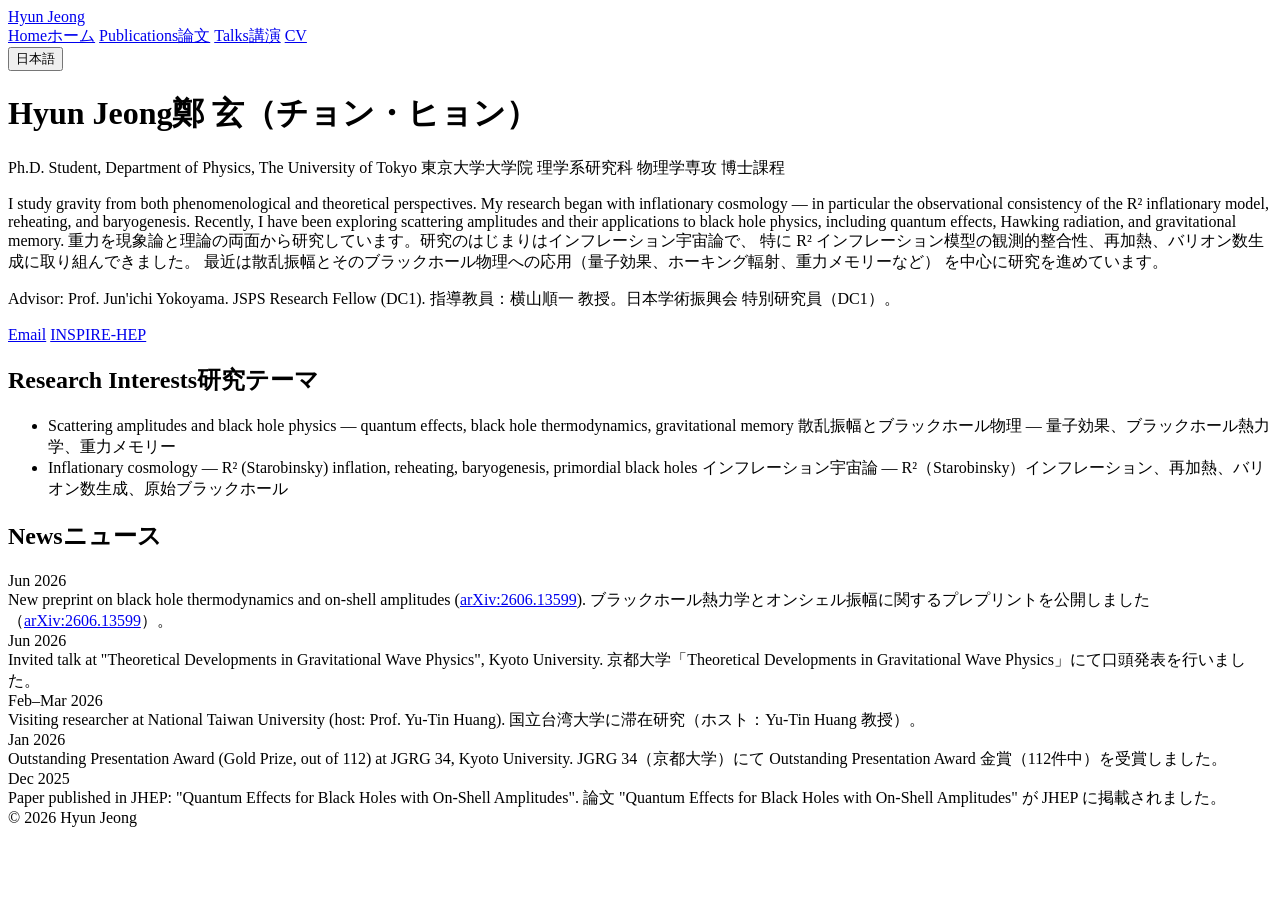
==== index.html @ 9faeed4c "Add files via upload" ====
<!DOCTYPE html>
<html lang="en">
<head>
<meta charset="UTF-8">
<meta name="viewport" content="width=device-width, initial-scale=1.0">
<title>Hyun Jeong | Theoretical Physics</title>
<meta name="description" content="Hyun Jeong — Ph.D. student in physics at The University of Tokyo. Gravity, cosmology, and scattering amplitudes.">
<link rel="stylesheet" href="assets/style.css">
</head>
<body class="lang-en">
<header>
  <div class="nav-inner">
    <a class="site-title" href="index.html">Hyun Jeong</a>
    <nav>
      <a href="index.html" class="active"><span class="en">Home</span><span class="ja">ホーム</span></a>
      <a href="publications.html"><span class="en">Publications</span><span class="ja">論文</span></a>
      <a href="talks.html"><span class="en">Talks</span><span class="ja">講演</span></a>
      <a href="cv.html">CV</a>
    </nav>
    <button id="lang-toggle" type="button">日本語</button>
  </div>
</header>

<main>
  <div class="profile">
    <img class="profile-photo" src="assets/photo.jpg" alt="Hyun Jeong" onerror="this.style.display='none'">
    <div class="profile-text">
      <h1><span class="en">Hyun Jeong</span><span class="ja">鄭 玄（チョン・ヒョン）</span></h1>
      <p class="subtitle">
        <span class="en">Ph.D. Student, Department of Physics, The University of Tokyo</span>
        <span class="ja">東京大学大学院 理学系研究科 物理学専攻 博士課程</span>
      </p>
      <p>
        <span class="en">
          I study gravity from both phenomenological and theoretical perspectives.
          My research began with inflationary cosmology — in particular the observational
          consistency of the R&sup2; inflationary model, reheating, and baryogenesis.
          Recently, I have been exploring scattering amplitudes and their applications
          to black hole physics, including quantum effects, Hawking radiation, and
          gravitational memory.
        </span>
        <span class="ja">
          重力を現象論と理論の両面から研究しています。研究のはじまりはインフレーション宇宙論で、
          特に R&sup2; インフレーション模型の観測的整合性、再加熱、バリオン数生成に取り組んできました。
          最近は散乱振幅とそのブラックホール物理への応用（量子効果、ホーキング輻射、重力メモリーなど）
          を中心に研究を進めています。
        </span>
      </p>
      <p>
        <span class="en">Advisor: Prof. Jun'ichi Yokoyama. JSPS Research Fellow (DC1).</span>
        <span class="ja">指導教員：横山順一 教授。日本学術振興会 特別研究員（DC1）。</span>
      </p>
      <div class="links">
        <a href="mailto:jeong_hyun@resceu.s.u-tokyo.ac.jp">Email</a>
        <a href="https://inspirehep.net/authors/3098328" target="_blank" rel="noopener">INSPIRE-HEP</a>
      </div>
    </div>
  </div>

  <h2><span class="en">Research Interests</span><span class="ja">研究テーマ</span></h2>
  <ul>
    <li>
      <span class="en">Scattering amplitudes and black hole physics — quantum effects, black hole thermodynamics, gravitational memory</span>
      <span class="ja">散乱振幅とブラックホール物理 — 量子効果、ブラックホール熱力学、重力メモリー</span>
    </li>
    <li>
      <span class="en">Inflationary cosmology — R&sup2; (Starobinsky) inflation, reheating, baryogenesis, primordial black holes</span>
      <span class="ja">インフレーション宇宙論 — R&sup2;（Starobinsky）インフレーション、再加熱、バリオン数生成、原始ブラックホール</span>
    </li>
  </ul>

  <h2><span class="en">News</span><span class="ja">ニュース</span></h2>
  <div class="news-item">
    <div class="news-date">Jun 2026</div>
    <div>
      <span class="en">New preprint on black hole thermodynamics and on-shell amplitudes (<a href="https://arxiv.org/abs/2606.13599" target="_blank" rel="noopener">arXiv:2606.13599</a>).</span>
      <span class="ja">ブラックホール熱力学とオンシェル振幅に関するプレプリントを公開しました（<a href="https://arxiv.org/abs/2606.13599" target="_blank" rel="noopener">arXiv:2606.13599</a>）。</span>
    </div>
  </div>
  <div class="news-item">
    <div class="news-date">Jun 2026</div>
    <div>
      <span class="en">Invited talk at "Theoretical Developments in Gravitational Wave Physics", Kyoto University.</span>
      <span class="ja">京都大学「Theoretical Developments in Gravitational Wave Physics」にて口頭発表を行いました。</span>
    </div>
  </div>
  <div class="news-item">
    <div class="news-date">Feb–Mar 2026</div>
    <div>
      <span class="en">Visiting researcher at National Taiwan University (host: Prof. Yu-Tin Huang).</span>
      <span class="ja">国立台湾大学に滞在研究（ホスト：Yu-Tin Huang 教授）。</span>
    </div>
  </div>
  <div class="news-item">
    <div class="news-date">Jan 2026</div>
    <div>
      <span class="en">Outstanding Presentation Award (Gold Prize, out of 112) at JGRG 34, Kyoto University.</span>
      <span class="ja">JGRG 34（京都大学）にて Outstanding Presentation Award 金賞（112件中）を受賞しました。</span>
    </div>
  </div>
  <div class="news-item">
    <div class="news-date">Dec 2025</div>
    <div>
      <span class="en">Paper published in JHEP: "Quantum Effects for Black Holes with On-Shell Amplitudes".</span>
      <span class="ja">論文 "Quantum Effects for Black Holes with On-Shell Amplitudes" が JHEP に掲載されました。</span>
    </div>
  </div>
</main>

<footer>
  © 2026 Hyun Jeong
</footer>
<script src="assets/main.js"></script>
</body>
</html>
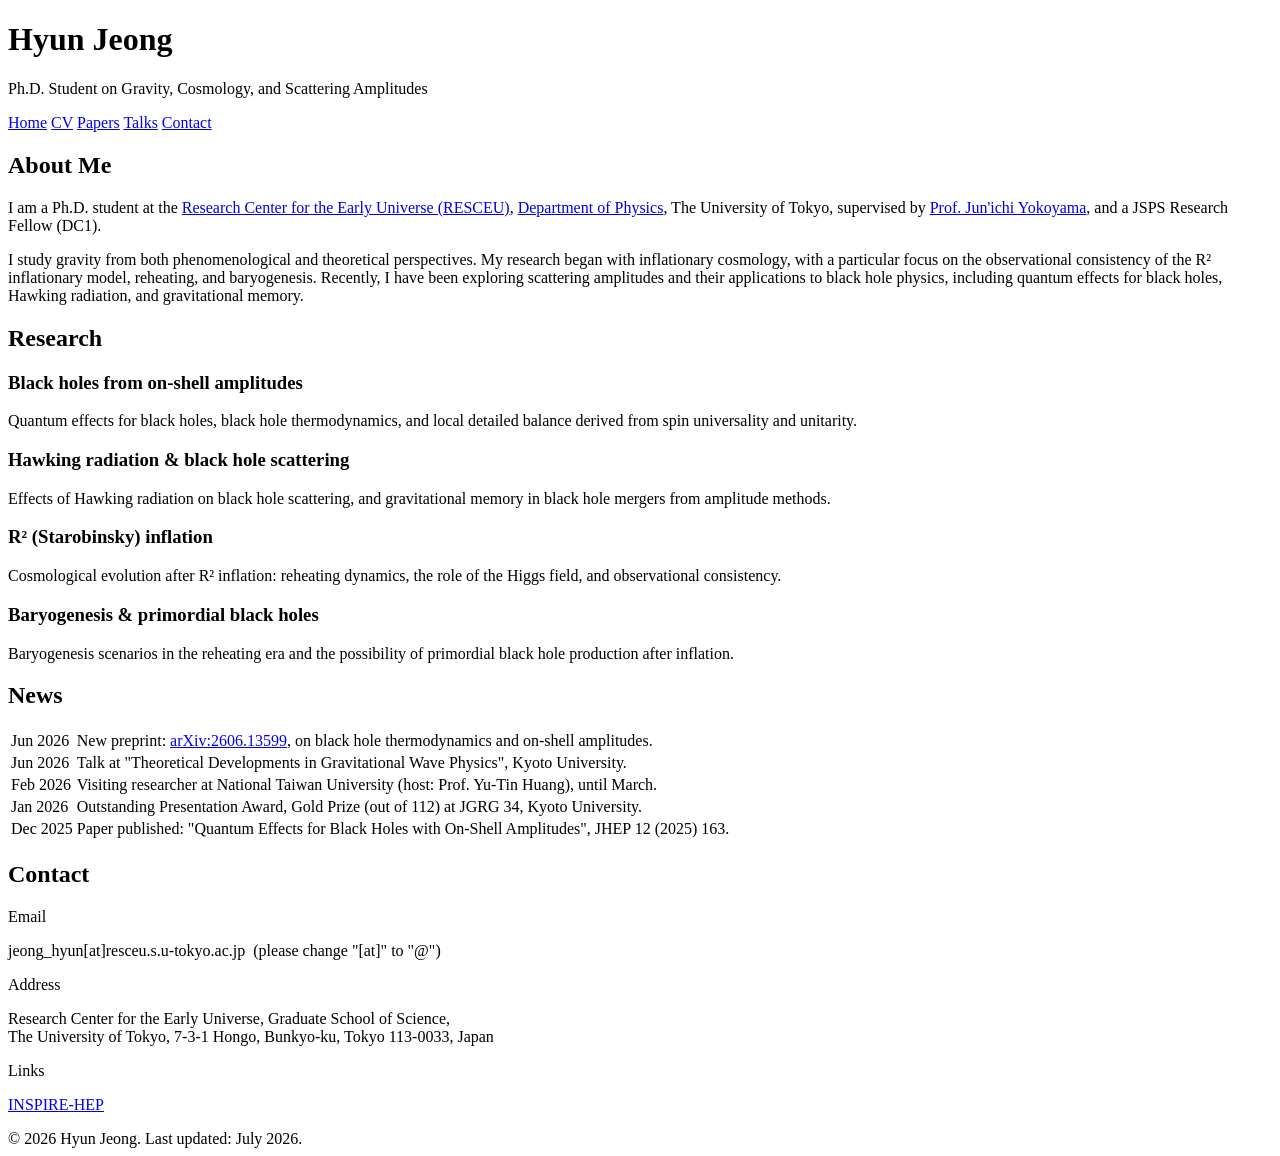
==== commit 21815ea7: "Add files via upload" ====
--- a/index.html
+++ b/index.html
@@ -2,114 +2,103 @@
 <html lang="en">
 <head>
 <meta charset="UTF-8">
-<meta name="viewport" content="width=device-width, initial-scale=1.0">
-<title>Hyun Jeong | Theoretical Physics</title>
+<meta name="viewport" content="width=device-width, initial-scale=1">
+<title>Hyun Jeong | Gravity, Cosmology &amp; Scattering Amplitudes</title>
 <meta name="description" content="Hyun Jeong — Ph.D. student in physics at The University of Tokyo. Gravity, cosmology, and scattering amplitudes.">
 <link rel="stylesheet" href="assets/style.css">
 </head>
-<body class="lang-en">
-<header>
-  <div class="nav-inner">
-    <a class="site-title" href="index.html">Hyun Jeong</a>
-    <nav>
-      <a href="index.html" class="active"><span class="en">Home</span><span class="ja">ホーム</span></a>
-      <a href="publications.html"><span class="en">Publications</span><span class="ja">論文</span></a>
-      <a href="talks.html"><span class="en">Talks</span><span class="ja">講演</span></a>
-      <a href="cv.html">CV</a>
-    </nav>
-    <button id="lang-toggle" type="button">日本語</button>
-  </div>
-</header>
+<body>
+
+<div class="banner">
+  <h1>Hyun Jeong</h1>
+  <p class="tagline">Ph.D. Student on Gravity, Cosmology, and Scattering Amplitudes</p>
+</div>
+
+<div class="navbar"><div class="inner">
+  <a href="index.html" class="active">Home</a>
+  <a href="cv.html">CV</a>
+  <a href="publications.html">Papers</a>
+  <a href="talks.html">Talks</a>
+  <a href="index.html#contact">Contact</a>
+</div></div>
 
 <main>
-  <div class="profile">
-    <img class="profile-photo" src="assets/photo.jpg" alt="Hyun Jeong" onerror="this.style.display='none'">
-    <div class="profile-text">
-      <h1><span class="en">Hyun Jeong</span><span class="ja">鄭 玄（チョン・ヒョン）</span></h1>
-      <p class="subtitle">
-        <span class="en">Ph.D. Student, Department of Physics, The University of Tokyo</span>
-        <span class="ja">東京大学大学院 理学系研究科 物理学専攻 博士課程</span>
-      </p>
-      <p>
-        <span class="en">
-          I study gravity from both phenomenological and theoretical perspectives.
-          My research began with inflationary cosmology — in particular the observational
-          consistency of the R&sup2; inflationary model, reheating, and baryogenesis.
-          Recently, I have been exploring scattering amplitudes and their applications
-          to black hole physics, including quantum effects, Hawking radiation, and
-          gravitational memory.
-        </span>
-        <span class="ja">
-          重力を現象論と理論の両面から研究しています。研究のはじまりはインフレーション宇宙論で、
-          特に R&sup2; インフレーション模型の観測的整合性、再加熱、バリオン数生成に取り組んできました。
-          最近は散乱振幅とそのブラックホール物理への応用（量子効果、ホーキング輻射、重力メモリーなど）
-          を中心に研究を進めています。
-        </span>
-      </p>
-      <p>
-        <span class="en">Advisor: Prof. Jun'ichi Yokoyama. JSPS Research Fellow (DC1).</span>
-        <span class="ja">指導教員：横山順一 教授。日本学術振興会 特別研究員（DC1）。</span>
-      </p>
-      <div class="links">
-        <a href="mailto:jeong_hyun@resceu.s.u-tokyo.ac.jp">Email</a>
-        <a href="https://inspirehep.net/authors/3098328" target="_blank" rel="noopener">INSPIRE-HEP</a>
-      </div>
-    </div>
+
+<h2 id="about">About Me</h2>
+<div class="about">
+  <img class="photo" src="assets/photo.jpg" alt="Hyun Jeong" onerror="this.style.display='none'">
+  <div class="text">
+    <p>
+      I am a Ph.D. student at the
+      <a href="https://www.resceu.s.u-tokyo.ac.jp/" target="_blank" rel="noopener">Research Center for the Early Universe (RESCEU)</a>,
+      <a href="https://www.phys.s.u-tokyo.ac.jp/en/" target="_blank" rel="noopener">Department of Physics</a>,
+      The University of Tokyo, supervised by
+      <a href="https://www.resceu.s.u-tokyo.ac.jp/~yokoyama/" target="_blank" rel="noopener">Prof. Jun'ichi Yokoyama</a>,
+      and a JSPS Research Fellow (DC1).
+    </p>
+    <p>
+      I study gravity from both phenomenological and theoretical perspectives.
+      My research began with inflationary cosmology, with a particular focus on the
+      observational consistency of the R&sup2; inflationary model, reheating, and baryogenesis.
+      Recently, I have been exploring scattering amplitudes and their applications to
+      black hole physics, including quantum effects for black holes, Hawking radiation,
+      and gravitational memory.
+    </p>
   </div>
+</div>
 
-  <h2><span class="en">Research Interests</span><span class="ja">研究テーマ</span></h2>
-  <ul>
-    <li>
-      <span class="en">Scattering amplitudes and black hole physics — quantum effects, black hole thermodynamics, gravitational memory</span>
-      <span class="ja">散乱振幅とブラックホール物理 — 量子効果、ブラックホール熱力学、重力メモリー</span>
-    </li>
-    <li>
-      <span class="en">Inflationary cosmology — R&sup2; (Starobinsky) inflation, reheating, baryogenesis, primordial black holes</span>
-      <span class="ja">インフレーション宇宙論 — R&sup2;（Starobinsky）インフレーション、再加熱、バリオン数生成、原始ブラックホール</span>
-    </li>
-  </ul>
+<h2>Research</h2>
+<div class="cards">
+  <div class="card">
+    <div class="card-head"></div>
+    <h3>Black holes from on-shell amplitudes</h3>
+    <p>Quantum effects for black holes, black hole thermodynamics, and local detailed balance derived from spin universality and unitarity.</p>
+  </div>
+  <div class="card">
+    <div class="card-head"></div>
+    <h3>Hawking radiation &amp; black hole scattering</h3>
+    <p>Effects of Hawking radiation on black hole scattering, and gravitational memory in black hole mergers from amplitude methods.</p>
+  </div>
+  <div class="card">
+    <div class="card-head"></div>
+    <h3>R&sup2; (Starobinsky) inflation</h3>
+    <p>Cosmological evolution after R&sup2; inflation: reheating dynamics, the role of the Higgs field, and observational consistency.</p>
+  </div>
+  <div class="card">
+    <div class="card-head"></div>
+    <h3>Baryogenesis &amp; primordial black holes</h3>
+    <p>Baryogenesis scenarios in the reheating era and the possibility of primordial black hole production after inflation.</p>
+  </div>
+</div>
 
-  <h2><span class="en">News</span><span class="ja">ニュース</span></h2>
-  <div class="news-item">
-    <div class="news-date">Jun 2026</div>
-    <div>
-      <span class="en">New preprint on black hole thermodynamics and on-shell amplitudes (<a href="https://arxiv.org/abs/2606.13599" target="_blank" rel="noopener">arXiv:2606.13599</a>).</span>
-      <span class="ja">ブラックホール熱力学とオンシェル振幅に関するプレプリントを公開しました（<a href="https://arxiv.org/abs/2606.13599" target="_blank" rel="noopener">arXiv:2606.13599</a>）。</span>
-    </div>
-  </div>
-  <div class="news-item">
-    <div class="news-date">Jun 2026</div>
-    <div>
-      <span class="en">Invited talk at "Theoretical Developments in Gravitational Wave Physics", Kyoto University.</span>
-      <span class="ja">京都大学「Theoretical Developments in Gravitational Wave Physics」にて口頭発表を行いました。</span>
-    </div>
-  </div>
-  <div class="news-item">
-    <div class="news-date">Feb–Mar 2026</div>
-    <div>
-      <span class="en">Visiting researcher at National Taiwan University (host: Prof. Yu-Tin Huang).</span>
-      <span class="ja">国立台湾大学に滞在研究（ホスト：Yu-Tin Huang 教授）。</span>
-    </div>
-  </div>
-  <div class="news-item">
-    <div class="news-date">Jan 2026</div>
-    <div>
-      <span class="en">Outstanding Presentation Award (Gold Prize, out of 112) at JGRG 34, Kyoto University.</span>
-      <span class="ja">JGRG 34（京都大学）にて Outstanding Presentation Award 金賞（112件中）を受賞しました。</span>
-    </div>
-  </div>
-  <div class="news-item">
-    <div class="news-date">Dec 2025</div>
-    <div>
-      <span class="en">Paper published in JHEP: "Quantum Effects for Black Holes with On-Shell Amplitudes".</span>
-      <span class="ja">論文 "Quantum Effects for Black Holes with On-Shell Amplitudes" が JHEP に掲載されました。</span>
-    </div>
-  </div>
+<h2>News</h2>
+<table class="news">
+  <tr><td class="news-date">Jun 2026</td>
+    <td>New preprint: <a href="https://arxiv.org/abs/2606.13599" target="_blank" rel="noopener">arXiv:2606.13599</a>, on black hole thermodynamics and on-shell amplitudes.</td></tr>
+  <tr><td class="news-date">Jun 2026</td>
+    <td>Talk at "Theoretical Developments in Gravitational Wave Physics", Kyoto University.</td></tr>
+  <tr><td class="news-date">Feb 2026</td>
+    <td>Visiting researcher at National Taiwan University (host: Prof. Yu-Tin Huang), until March.</td></tr>
+  <tr><td class="news-date">Jan 2026</td>
+    <td>Outstanding Presentation Award, Gold Prize (out of 112) at JGRG 34, Kyoto University.</td></tr>
+  <tr><td class="news-date">Dec 2025</td>
+    <td>Paper published: "Quantum Effects for Black Holes with On-Shell Amplitudes", JHEP 12 (2025) 163.</td></tr>
+</table>
+
+<h2 id="contact">Contact</h2>
+<div class="contact">
+  <p class="label">Email</p>
+  <p>jeong_hyun[at]resceu.s.u-tokyo.ac.jp &nbsp;<span class="meta">(please change "[at]" to "@")</span></p>
+  <p class="label">Address</p>
+  <p>Research Center for the Early Universe, Graduate School of Science,<br>
+     The University of Tokyo, 7-3-1 Hongo, Bunkyo-ku, Tokyo 113-0033, Japan</p>
+  <p class="label">Links</p>
+  <p><a href="https://inspirehep.net/authors/3098328" target="_blank" rel="noopener">INSPIRE-HEP</a></p>
+</div>
+
 </main>
 
-<footer>
-  © 2026 Hyun Jeong
-</footer>
-<script src="assets/main.js"></script>
+<footer>&copy; 2026 Hyun Jeong. Last updated: July 2026.</footer>
+
 </body>
 </html>
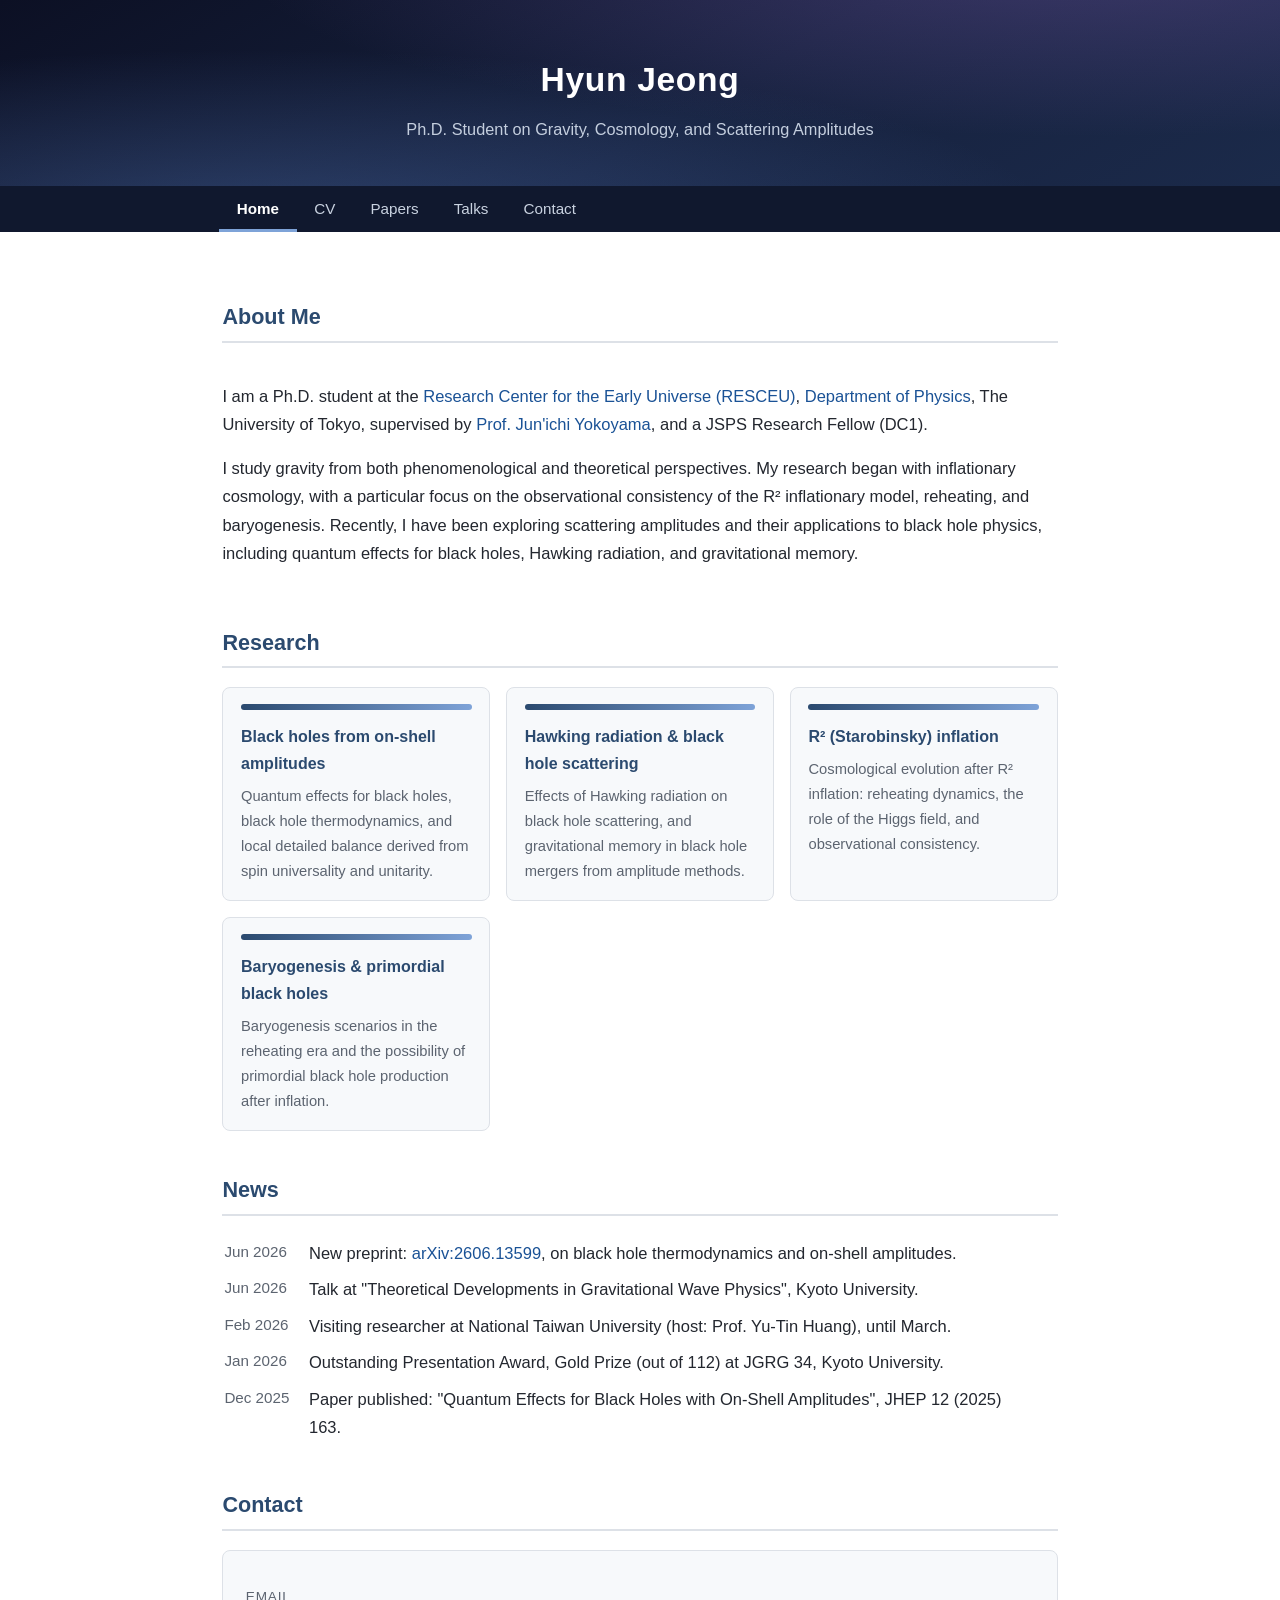
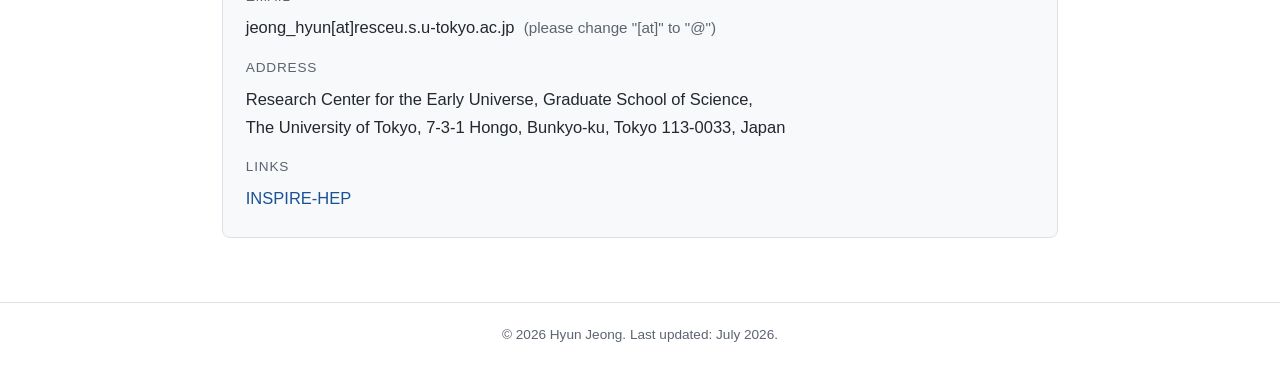
==== commit a50e568b: "Update index.html" ====
--- a/index.html
+++ b/index.html
@@ -4,8 +4,172 @@
 <meta charset="UTF-8">
 <meta name="viewport" content="width=device-width, initial-scale=1">
 <title>Hyun Jeong | Gravity, Cosmology &amp; Scattering Amplitudes</title>
-<meta name="description" content="Hyun Jeong — Ph.D. student in physics at The University of Tokyo. Gravity, cosmology, and scattering amplitudes.">
-<link rel="stylesheet" href="assets/style.css">
+<meta name="description" content="Hyun Jeong (鄭 玄) — Ph.D. student in physics at The University of Tokyo. Gravity, cosmology, and scattering amplitudes.">
+<style>
+:root {
+  --ink: #23272f;
+  --muted: #5c6470;
+  --accent: #2b4a6f;
+  --link: #1a5296;
+  --line: #dde1e7;
+  --card-bg: #f7f9fb;
+  --max: 880px;
+}
+
+* { box-sizing: border-box; }
+
+body {
+  margin: 0;
+  font-family: "Segoe UI", "Helvetica Neue", Arial, sans-serif;
+  color: var(--ink);
+  background: #fff;
+  line-height: 1.7;
+  font-size: 16.5px;
+}
+
+/* ---- Banner ---- */
+.banner {
+  background:
+    radial-gradient(ellipse at 20% 120%, rgba(90,130,200,0.35), transparent 55%),
+    radial-gradient(ellipse at 85% -20%, rgba(140,100,190,0.30), transparent 55%),
+    linear-gradient(150deg, #0c1024 0%, #16213e 55%, #1b2a4a 100%);
+  color: #fff;
+  padding: 3.2rem 1.4rem 2.6rem;
+  text-align: center;
+}
+.banner.small { padding: 2rem 1.4rem 1.6rem; }
+.banner h1 { margin: 0; font-size: 2.1rem; letter-spacing: 0.02em; }
+.banner.small h1 { font-size: 1.6rem; }
+.banner .tagline { margin: 0.5rem 0 0; color: #c4cede; font-size: 1.02rem; }
+
+/* ---- Nav ---- */
+.navbar {
+  background: #10182e;
+  position: sticky;
+  top: 0;
+  z-index: 10;
+}
+.navbar .inner {
+  max-width: var(--max);
+  margin: 0 auto;
+  padding: 0 1.2rem;
+  display: flex;
+  flex-wrap: wrap;
+}
+.navbar a {
+  color: #c9d2e0;
+  text-decoration: none;
+  padding: 0.65rem 1.1rem;
+  font-size: 0.95rem;
+}
+.navbar a:hover { color: #fff; background: #1b2947; }
+.navbar a.active { color: #fff; font-weight: 600; box-shadow: inset 0 -3px 0 #7ea3d8; }
+
+/* ---- Layout ---- */
+main {
+  max-width: var(--max);
+  margin: 0 auto;
+  padding: 1.6rem 1.4rem 4rem;
+}
+
+h2 {
+  font-size: 1.35rem;
+  color: var(--accent);
+  margin-top: 2.6rem;
+  padding-bottom: 0.3rem;
+  border-bottom: 2px solid var(--line);
+}
+h3 { font-size: 1.05rem; margin-top: 1.4rem; }
+
+a { color: var(--link); text-decoration: none; }
+a:hover { text-decoration: underline; }
+
+/* ---- About ---- */
+.about {
+  display: flex;
+  gap: 2rem;
+  align-items: flex-start;
+  flex-wrap: wrap;
+  margin-top: 1.4rem;
+}
+.about img.photo {
+  width: 180px;
+  border-radius: 8px;
+  border: 1px solid var(--line);
+  flex-shrink: 0;
+}
+.about .text { flex: 1; min-width: 280px; }
+
+/* ---- Research cards ---- */
+.cards {
+  display: grid;
+  grid-template-columns: repeat(auto-fit, minmax(240px, 1fr));
+  gap: 1rem;
+  margin-top: 1.2rem;
+}
+.card {
+  background: var(--card-bg);
+  border: 1px solid var(--line);
+  border-radius: 8px;
+  padding: 1rem 1.1rem;
+}
+.card .card-head {
+  height: 6px;
+  border-radius: 3px;
+  margin-bottom: 0.8rem;
+  background: linear-gradient(90deg, #2b4a6f, #7ea3d8);
+}
+.card h3 { margin: 0 0 0.4rem; font-size: 1rem; color: var(--accent); }
+.card p { margin: 0; font-size: 0.92rem; color: var(--muted); }
+
+/* ---- News ---- */
+table.news td { vertical-align: top; padding: 0.2rem 1.1rem 0.2rem 0; }
+.news-date { color: var(--muted); white-space: nowrap; font-size: 0.95rem; }
+
+/* ---- Lists (papers, talks, awards) ---- */
+ol.list { padding-left: 1.4rem; }
+ol.list li { margin-bottom: 1rem; }
+.meta { color: var(--muted); font-size: 0.95rem; }
+.me { text-decoration: underline; text-underline-offset: 3px; }
+.tag {
+  display: inline-block;
+  font-size: 0.75rem;
+  padding: 0 0.5rem;
+  border-radius: 10px;
+  background: #e8eef6;
+  color: var(--accent);
+  margin-left: 0.35rem;
+  vertical-align: middle;
+}
+
+/* ---- Timeline ---- */
+dl.timeline dt { color: var(--muted); font-size: 0.93rem; margin-top: 1.1rem; }
+dl.timeline dd { margin: 0.1rem 0 0; }
+
+/* ---- Contact ---- */
+.contact {
+  background: var(--card-bg);
+  border: 1px solid var(--line);
+  border-radius: 8px;
+  padding: 1.2rem 1.4rem;
+  margin-top: 1.2rem;
+}
+.contact p { margin: 0.35rem 0; }
+.contact .label { color: var(--muted); font-size: 0.85rem; text-transform: uppercase; letter-spacing: 0.06em; margin-top: 0.9rem; }
+
+footer {
+  border-top: 1px solid var(--line);
+  color: var(--muted);
+  font-size: 0.85rem;
+  text-align: center;
+  padding: 1.3rem;
+}
+
+@media (max-width: 620px) {
+  .about { flex-direction: column; align-items: center; text-align: left; }
+  .banner h1 { font-size: 1.7rem; }
+}
+</style>
 </head>
 <body>
 
@@ -26,7 +190,7 @@
 
 <h2 id="about">About Me</h2>
 <div class="about">
-  <img class="photo" src="assets/photo.jpg" alt="Hyun Jeong" onerror="this.style.display='none'">
+  <img class="photo" src="photo.jpg" alt="Hyun Jeong" onerror="this.style.display='none'">
   <div class="text">
     <p>
       I am a Ph.D. student at the
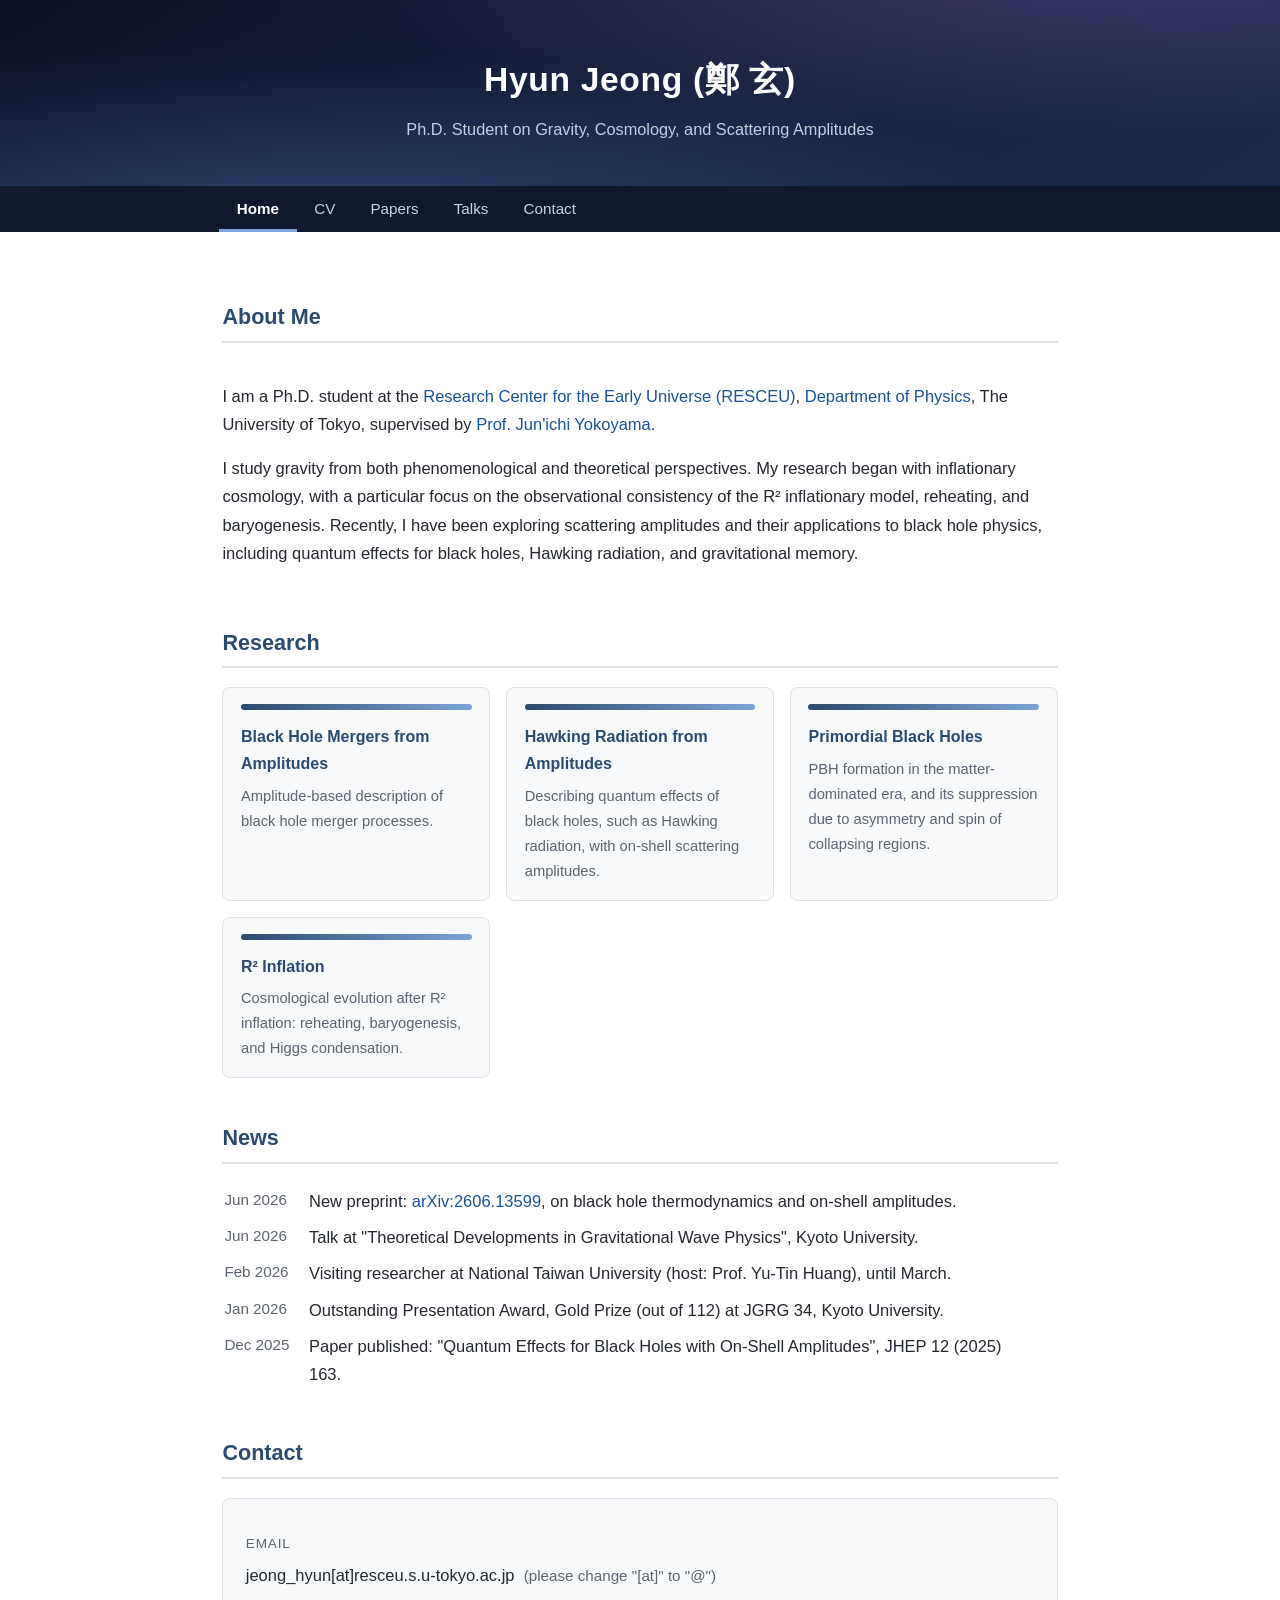
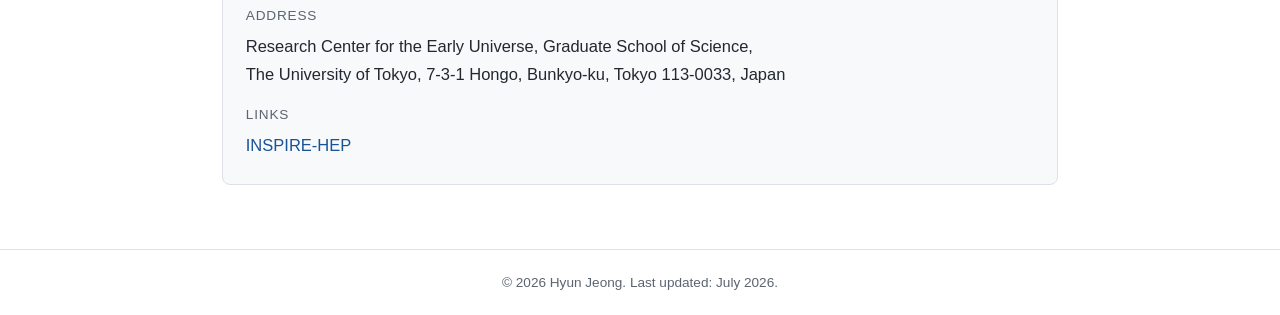
==== commit a9cbcb68: "Update index.html" ====
--- a/index.html
+++ b/index.html
@@ -4,7 +4,7 @@
 <meta charset="UTF-8">
 <meta name="viewport" content="width=device-width, initial-scale=1">
 <title>Hyun Jeong | Gravity, Cosmology &amp; Scattering Amplitudes</title>
-<meta name="description" content="Hyun Jeong (鄭 玄) — Ph.D. student in physics at The University of Tokyo. Gravity, cosmology, and scattering amplitudes.">
+<meta name="description" content="Hyun Jeong — Ph.D. student in physics at The University of Tokyo. Gravity, cosmology, and scattering amplitudes.">
 <style>
 :root {
   --ink: #23272f;
@@ -174,7 +174,7 @@
 <body>
 
 <div class="banner">
-  <h1>Hyun Jeong</h1>
+  <h1>Hyun Jeong (鄭 玄)</h1>
   <p class="tagline">Ph.D. Student on Gravity, Cosmology, and Scattering Amplitudes</p>
 </div>
 
@@ -197,8 +197,7 @@
       <a href="https://www.resceu.s.u-tokyo.ac.jp/" target="_blank" rel="noopener">Research Center for the Early Universe (RESCEU)</a>,
       <a href="https://www.phys.s.u-tokyo.ac.jp/en/" target="_blank" rel="noopener">Department of Physics</a>,
       The University of Tokyo, supervised by
-      <a href="https://www.resceu.s.u-tokyo.ac.jp/~yokoyama/" target="_blank" rel="noopener">Prof. Jun'ichi Yokoyama</a>,
-      and a JSPS Research Fellow (DC1).
+      <a href="https://www.resceu.s.u-tokyo.ac.jp/~yokoyama/" target="_blank" rel="noopener">Prof. Jun'ichi Yokoyama</a>. 
     </p>
     <p>
       I study gravity from both phenomenological and theoretical perspectives.
@@ -215,23 +214,23 @@
 <div class="cards">
   <div class="card">
     <div class="card-head"></div>
-    <h3>Black holes from on-shell amplitudes</h3>
-    <p>Quantum effects for black holes, black hole thermodynamics, and local detailed balance derived from spin universality and unitarity.</p>
-  </div>
-  <div class="card">
-    <div class="card-head"></div>
-    <h3>Hawking radiation &amp; black hole scattering</h3>
-    <p>Effects of Hawking radiation on black hole scattering, and gravitational memory in black hole mergers from amplitude methods.</p>
-  </div>
-  <div class="card">
-    <div class="card-head"></div>
-    <h3>R&sup2; (Starobinsky) inflation</h3>
-    <p>Cosmological evolution after R&sup2; inflation: reheating dynamics, the role of the Higgs field, and observational consistency.</p>
-  </div>
-  <div class="card">
-    <div class="card-head"></div>
-    <h3>Baryogenesis &amp; primordial black holes</h3>
-    <p>Baryogenesis scenarios in the reheating era and the possibility of primordial black hole production after inflation.</p>
+    <h3>Black Hole Mergers from Amplitudes</h3>
+    <p>Amplitude-based description of black hole merger processes.</p>
+  </div>
+  <div class="card">
+    <div class="card-head"></div>
+    <h3>Hawking Radiation from Amplitudes</h3>
+    <p>Describing quantum effects of black holes, such as Hawking radiation, with on-shell scattering amplitudes.</p>
+  </div>
+  <div class="card">
+    <div class="card-head"></div>
+    <h3>Primordial Black Holes</h3>
+    <p>PBH formation in the matter-dominated era, and its suppression due to asymmetry and spin of collapsing regions.</p>
+  </div>
+  <div class="card">
+    <div class="card-head"></div>
+    <h3>R&sup2; Inflation</h3>
+    <p>Cosmological evolution after R&sup2; inflation: reheating, baryogenesis, and Higgs condensation.</p>
   </div>
 </div>
 
